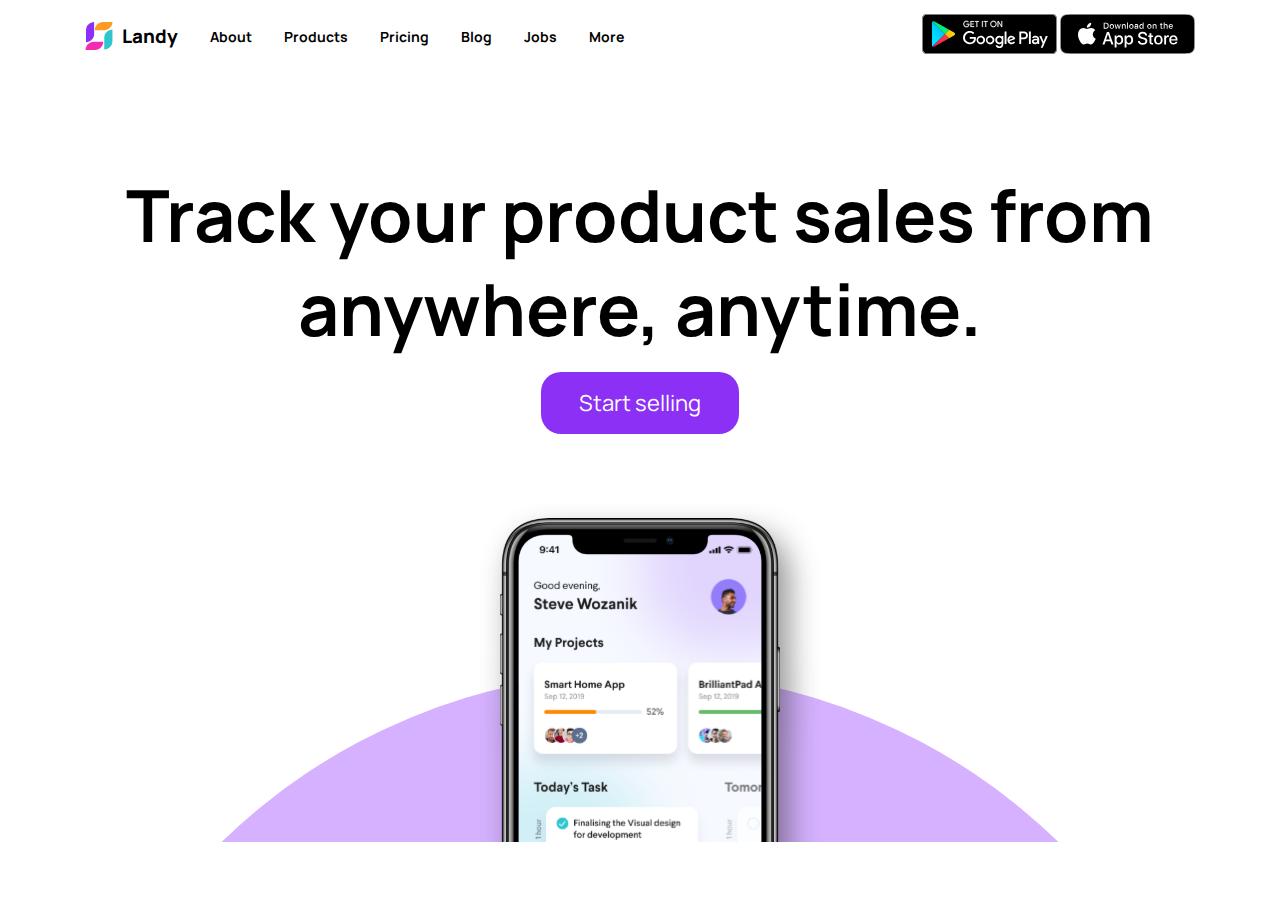
==== index.html @ ccdf66da "Initial commit" ====
<!DOCTYPE html>
<html lang="en">

<head>
    <meta charset="UTF-8">
    <meta name="viewport" content="width=device-width, initial-scale=1.0">
    <meta http-equiv="X-UA-Compatible" content="ie=edge">
    <link href="https://fonts.googleapis.com/css2?family=Manrope:wght@700;800&display=swap" rel="stylesheet">
    <link rel="stylesheet" href="css/style.css" />

    <title>Modern Landy</title>
</head>

<body>

    <!-- Navbar -->

    <div class="navbar">
        <div class="container flex">
            <div class="leftnav">
                <img class="logomark" src="/img/svg/Landy logo.svg">
                <h3 class="logotype">Landy</h3>
                <nav>
                    <ul>
                        <li><a href="#">About</a></li>
                        <li><a href="#">Products</a></li>
                        <li><a href="#">Pricing</a></li>
                        <li><a href="#">Blog</a></li>
                        <li><a href="#">Jobs</a></li>
                        <li><a href="#">More</a></li>
                    </ul>
                </nav>
            </div>
            <div class="rightnav">
                <img src="img/svg/Google Play Badge.svg"/>
                <img src="img/svg/App Store Badge.svg"/>

            </div>
        </div>
    </div>
    
    <!-- Hero -->

    <div class="hero">
        <div class="container">
            <h1>Track your product sales from anywhere, anytime.</h1>
            <a href="#" class="btn">Start selling</a>
        </div>
    </div>
    
    <section class="bottom">
        <div class="phone">
            <img src="img/svg/Ellipse.svg" class="ellipse end"/>
            <img src="img/svg/iPhone X.svg"class="x end"/>
        </div>

    </section>
</body>
</html>
---- css/style.css ----
*{-webkit-box-sizing:border-box;box-sizing:border-box;margin:0;padding:0}body{font-family:"Manrope",sans-serif}.navbar{height:72px}.container{max-width:1110px;margin:0 auto}.flex{display:-webkit-box;display:-ms-flexbox;display:flex;-webkit-box-pack:center;-ms-flex-pack:center;justify-content:center;-webkit-box-align:center;-ms-flex-align:center;align-items:center;height:100%}.leftnav{display:-webkit-box;display:-ms-flexbox;display:flex;-webkit-box-align:center;-ms-flex-align:center;align-items:center}.logotype{padding-left:9.2px;padding-right:16px}.logotype{font-weight:800}ul{list-style-type:none;font-weight:700;font-size:14px}a{text-decoration:none;color:black}.navbar a{padding:0 16px}.navbar a:hover{color:#1a1a1a}.navbar ul{display:-webkit-box;display:-ms-flexbox;display:flex}.navbar .flex{-webkit-box-pack:justify;-ms-flex-pack:justify;justify-content:space-between}.hero{display:-webkit-box;display:-ms-flexbox;display:flex;-webkit-box-pack:center;-ms-flex-pack:center;justify-content:center;text-align:center;margin:96px 0 85px}h1{font-size:72px;line-height:94px;margin:0 0 32px}.btn{background-color:#8C30F5;color:white;border-radius:20px;font-size:22px;padding:16px 38px;margin:0 36px}.phone{display:-webkit-box;display:-ms-flexbox;display:flex;-webkit-box-pack:center;-ms-flex-pack:center;justify-content:center}.ellipse{padding-top:169px}.end{position:absolute}.x{padding-left:20px}@media (max-width: 700px){.navbar,.container,.flex,.leftnav{display:-webkit-box;display:-ms-flexbox;display:flex;-webkit-box-orient:vertical;-webkit-box-direction:normal;-ms-flex-direction:column;flex-direction:column;margin:5px 0}.leftnav{margin-bottom:15px}a{font-size:12px}}
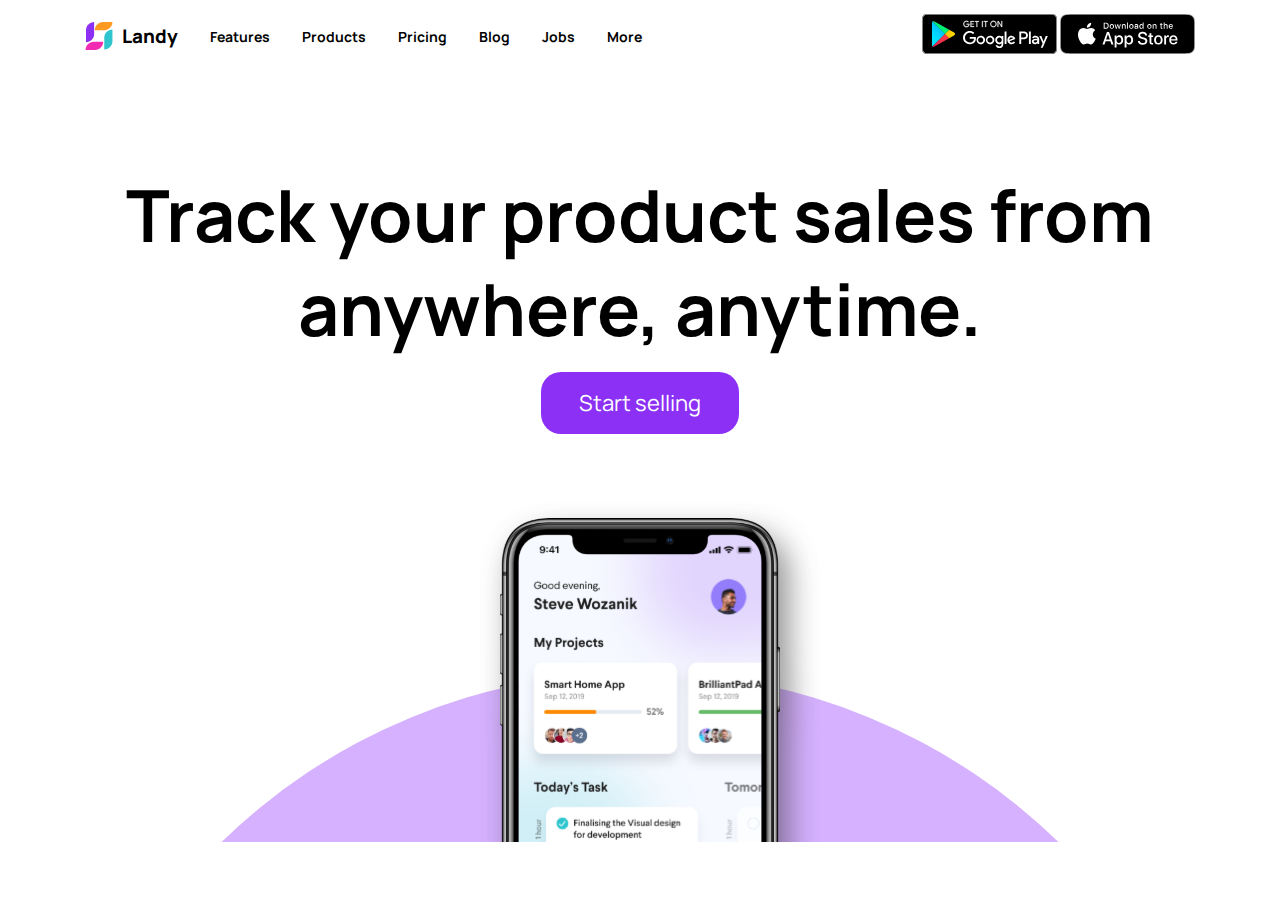
==== commit 3649f212: "Added features page" ====
--- a/index.html
+++ b/index.html
@@ -22,8 +22,8 @@
                 <h3 class="logotype">Landy</h3>
                 <nav>
                     <ul>
-                        <li><a href="#">About</a></li>
-                        <li><a href="#">Products</a></li>
+                        <li><a href="#">Features</a></li>
+                        <li><a href="/features.html">Products</a></li>
                         <li><a href="#">Pricing</a></li>
                         <li><a href="#">Blog</a></li>
                         <li><a href="#">Jobs</a></li>
--- a/css/style.css
+++ b/css/style.css
@@ -1 +1 @@
-*{-webkit-box-sizing:border-box;box-sizing:border-box;margin:0;padding:0}body{font-family:"Manrope",sans-serif}.navbar{height:72px}.container{max-width:1110px;margin:0 auto}.flex{display:-webkit-box;display:-ms-flexbox;display:flex;-webkit-box-pack:center;-ms-flex-pack:center;justify-content:center;-webkit-box-align:center;-ms-flex-align:center;align-items:center;height:100%}.leftnav{display:-webkit-box;display:-ms-flexbox;display:flex;-webkit-box-align:center;-ms-flex-align:center;align-items:center}.logotype{padding-left:9.2px;padding-right:16px}.logotype{font-weight:800}ul{list-style-type:none;font-weight:700;font-size:14px}a{text-decoration:none;color:black}.navbar a{padding:0 16px}.navbar a:hover{color:#1a1a1a}.navbar ul{display:-webkit-box;display:-ms-flexbox;display:flex}.navbar .flex{-webkit-box-pack:justify;-ms-flex-pack:justify;justify-content:space-between}.hero{display:-webkit-box;display:-ms-flexbox;display:flex;-webkit-box-pack:center;-ms-flex-pack:center;justify-content:center;text-align:center;margin:96px 0 85px}h1{font-size:72px;line-height:94px;margin:0 0 32px}.btn{background-color:#8C30F5;color:white;border-radius:20px;font-size:22px;padding:16px 38px;margin:0 36px}.phone{display:-webkit-box;display:-ms-flexbox;display:flex;-webkit-box-pack:center;-ms-flex-pack:center;justify-content:center}.ellipse{padding-top:169px}.end{position:absolute}.x{padding-left:20px}@media (max-width: 700px){.navbar,.container,.flex,.leftnav{display:-webkit-box;display:-ms-flexbox;display:flex;-webkit-box-orient:vertical;-webkit-box-direction:normal;-ms-flex-direction:column;flex-direction:column;margin:5px 0}.leftnav{margin-bottom:15px}a{font-size:12px}}
+*{-webkit-box-sizing:border-box;box-sizing:border-box;margin:0;padding:0}body{font-family:"Manrope",sans-serif}.navbar{height:72px}.container{max-width:1110px;margin:0 auto}.flex{display:-webkit-box;display:-ms-flexbox;display:flex;-webkit-box-pack:center;-ms-flex-pack:center;justify-content:center;-webkit-box-align:center;-ms-flex-align:center;align-items:center;height:100%}.leftnav{display:-webkit-box;display:-ms-flexbox;display:flex;-webkit-box-align:center;-ms-flex-align:center;align-items:center}.logotype{padding-left:9.2px;padding-right:16px}.logotype{font-weight:800}ul{list-style-type:none;font-weight:700;font-size:14px}a{text-decoration:none;color:black}.navbar a{padding:0 16px}.navbar a:hover{color:#1a1a1a}.navbar ul{display:-webkit-box;display:-ms-flexbox;display:flex}.navbar .flex{-webkit-box-pack:justify;-ms-flex-pack:justify;justify-content:space-between}.hero{display:-webkit-box;display:-ms-flexbox;display:flex;-webkit-box-pack:center;-ms-flex-pack:center;justify-content:center;text-align:center;margin:96px 0 85px}h1{font-size:72px;line-height:94px;margin:0 0 32px}.btn{background-color:#8C30F5;color:white;border-radius:20px;font-size:22px;padding:16px 38px;margin:0 36px}.phone{display:-webkit-box;display:-ms-flexbox;display:flex;-webkit-box-pack:center;-ms-flex-pack:center;justify-content:center}.ellipse{padding-top:169px}.end{position:absolute}.x{padding-left:20px}@media (max-width: 700px){.navbar,.container,.flex,.leftnav{display:-webkit-box;display:-ms-flexbox;display:flex;-webkit-box-orient:vertical;-webkit-box-direction:normal;-ms-flex-direction:column;flex-direction:column;margin:5px 0}.leftnav{margin-bottom:15px}a{font-size:12px}}.purp-bg{background-color:#f1e4FF;width:540px;height:540px;position:absolute;z-index:-1;border-radius:50%;margin:78px 16px 164px 884px}h2{font-size:48px;margin:80px 0 48px}.feat-info{display:-webkit-box;display:-ms-flexbox;display:flex;-ms-flex-wrap:wrap;flex-wrap:wrap}.feat-info .feat-card{width:255px;height:200px;border-radius:8px;margin-right:20px;margin-bottom:20px;-webkit-box-shadow:0px 12px 22px rgba(41,41,42,0.07);box-shadow:0px 12px 22px rgba(41,41,42,0.07);background:#fff}.feat-info .feat-card .card-info{padding:24px}.feat-info .feat-card .card-title{font-size:24px;line-height:32px;margin-bottom:56px}.quote-block{display:-webkit-box;display:-ms-flexbox;display:flex;-webkit-box-pack:center;-ms-flex-pack:center;justify-content:center;font-style:italic}.quote-block .sara{text-align:center;margin-bottom:10px;padding:35px;-webkit-box-shadow:0px 12px 22px rgba(41,41,42,0.07);box-shadow:0px 12px 22px rgba(41,41,42,0.07);border-radius:8px;text-shadow:6px 6px 11px rgba(41,41,42,0.07)}.key-features{display:-webkit-box;display:-ms-flexbox;display:flex}.key-features .top-four-features{display:-webkit-box;display:-ms-flexbox;display:flex;-webkit-box-orient:vertical;-webkit-box-direction:normal;-ms-flex-direction:column;flex-direction:column;width:540px;-webkit-box-pack:center;-ms-flex-pack:center;justify-content:center}.key-features .top-four-features .feature-card{display:-webkit-box;display:-ms-flexbox;display:flex;margin-bottom:48px}.key-features .top-four-features .feature-card .feature-icon{width:72px;height:72px;padding:24px;background:#f4f5f7;border-radius:50%}.key-features .top-four-features .feature-card .feature-details{display:-webkit-box;display:-ms-flexbox;display:flex;-webkit-box-orient:vertical;-webkit-box-direction:normal;-ms-flex-direction:column;flex-direction:column;margin-left:40px}.key-features .top-four-features .feature-card .feature-details h3{font-size:24px;line-height:32px;margin-bottom:8px}.key-features .top-four-features .feature-card .feature-details p{font-size:16px;line-height:26px;font-weight:400}.last-section .trendy{text-align:center;padding-bottom:35px}.last-section .fashion-content{display:-webkit-box;display:-ms-flexbox;display:flex;margin-bottom:64px}.last-section .fashion-content .fashion-image{width:540px}.last-section .fashion-content .fashion-feature-cards{margin:21px 30px;padding:0 48px 0}.last-section .fashion-content .fashion-feature-cards .fashion-feature-card{margin-bottom:40px;width:444px}.last-section .fashion-content .fashion-feature-cards .fashion-feature-card .card-header{display:-webkit-box;display:-ms-flexbox;display:flex;margin-bottom:8px}.last-section .fashion-content .fashion-feature-cards .fashion-feature-card .card-header .dot{background-color:#8C30F5;width:6px;height:6px;-ms-flex-item-align:center;-ms-grid-row-align:center;align-self:center;border-radius:50%}.last-section .fashion-content .fashion-feature-cards .fashion-feature-card .card-header h3{margin-left:8px}p{line-height:32px}
